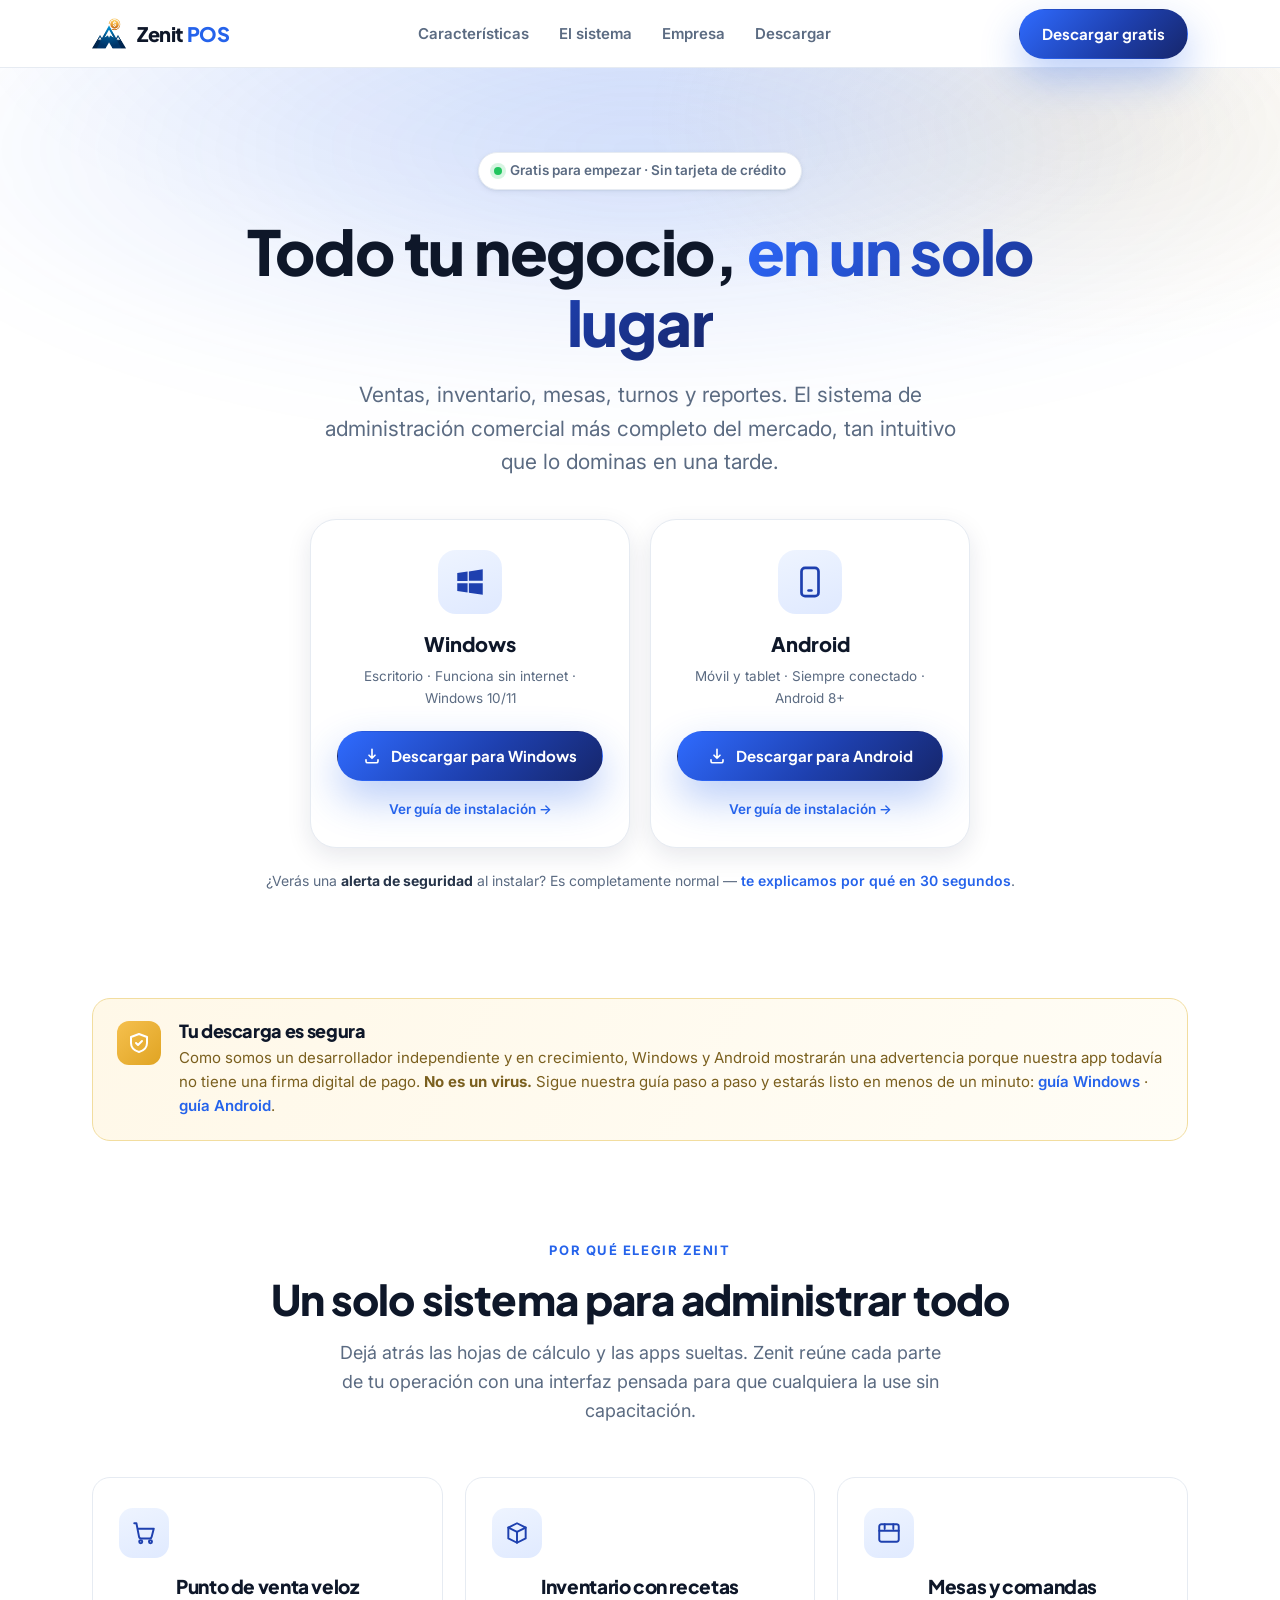
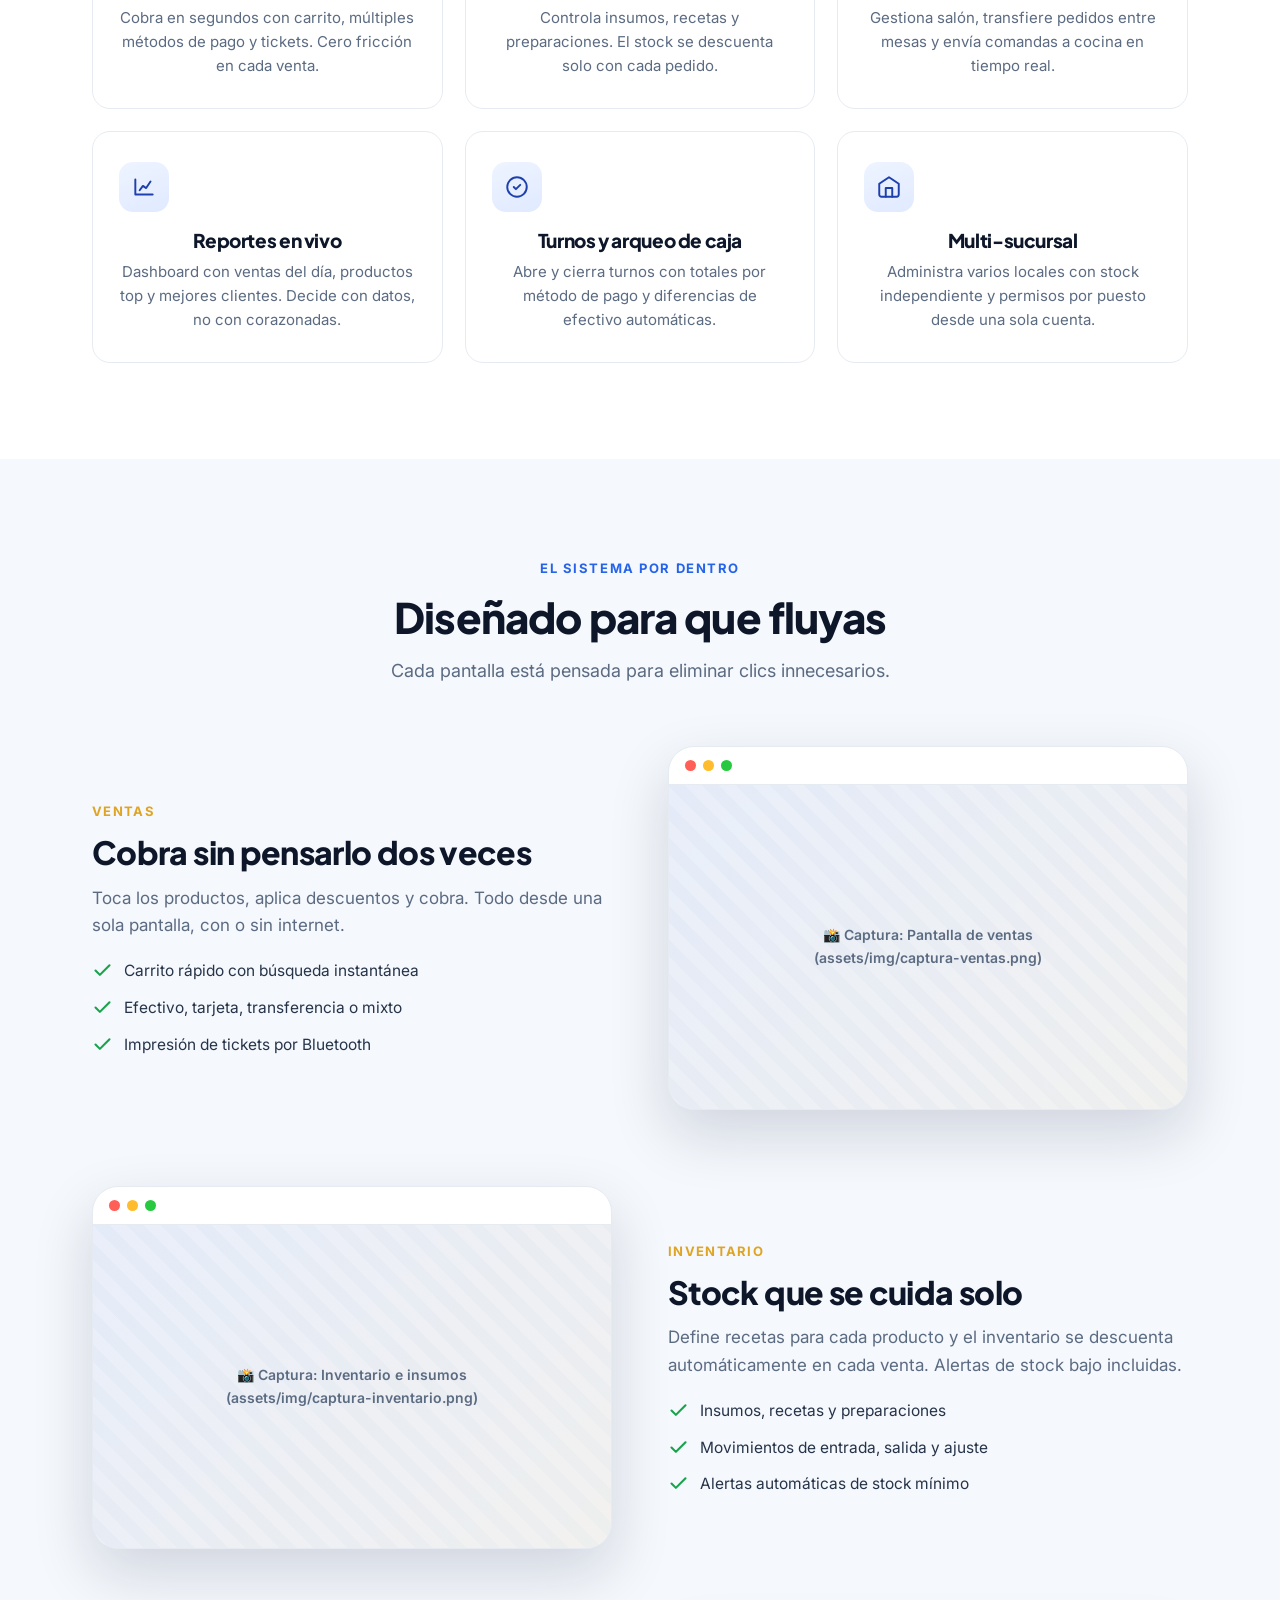
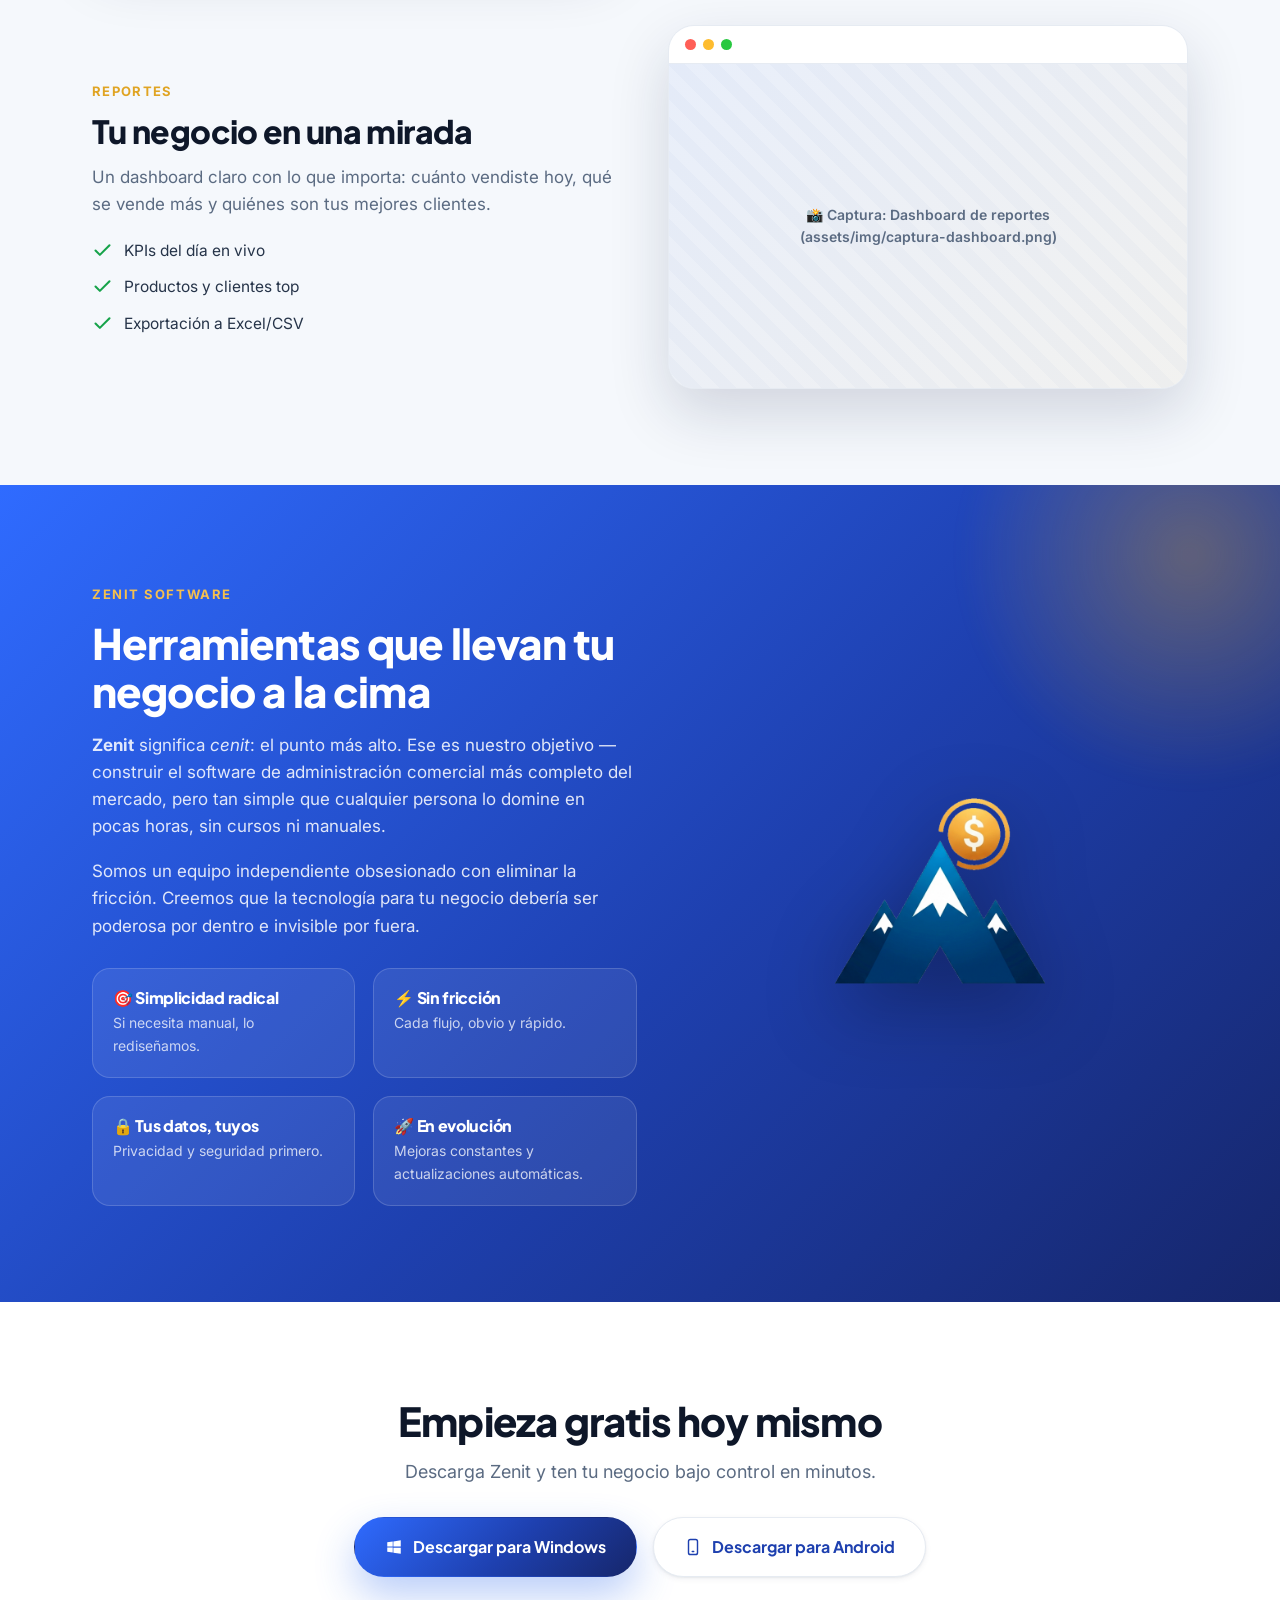
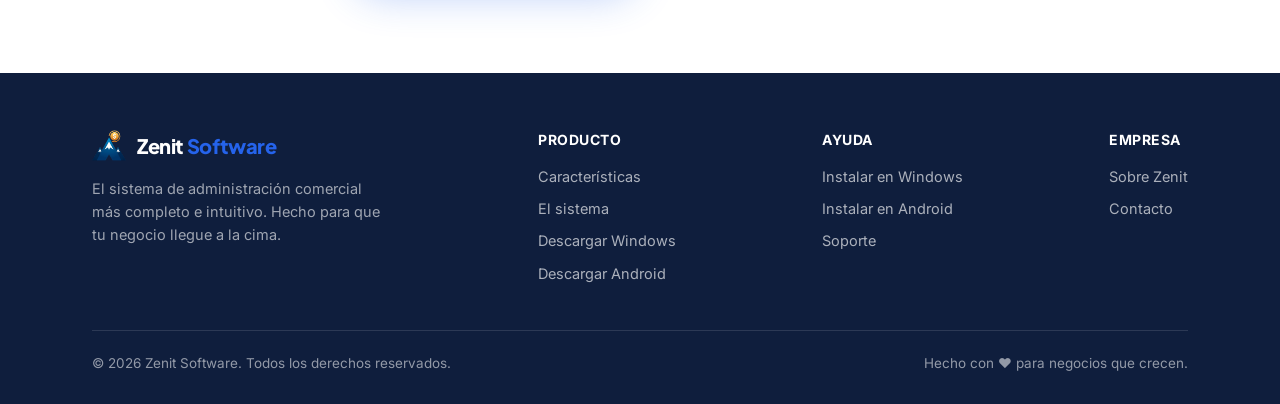
==== index.html @ e9a0bbd0 "Add files via upload" ====
<!DOCTYPE html>
<html lang="es">
<head>
  <meta charset="UTF-8" />
  <meta name="viewport" content="width=device-width, initial-scale=1.0" />
  <title>Zenit POS — El sistema de administración comercial más completo e intuitivo</title>
  <meta name="description" content="Zenit POS: punto de venta, inventario, mesas, turnos y multi-sucursal en un solo lugar. Descarga gratis para Windows y Android." />
  <link rel="icon" type="image/png" href="assets/img/favicon.png" />
  <link rel="preconnect" href="https://fonts.googleapis.com" />
  <link rel="preconnect" href="https://fonts.gstatic.com" crossorigin />
  <link href="https://fonts.googleapis.com/css2?family=Inter:wght@400;500;600;700&family=Plus+Jakarta+Sans:wght@600;700;800&display=swap" rel="stylesheet" />
  <link rel="stylesheet" href="styles.css" />
</head>
<body>

  <!-- ================= NAVBAR ================= -->
  <header class="nav">
    <div class="contenedor nav__inner">
      <a href="index.html" class="marca">
        <img src="assets/img/logo.png" alt="Zenit" />
        <span class="marca__texto">Zenit<span> POS</span></span>
      </a>
      <nav class="nav__links">
        <a href="#caracteristicas">Características</a>
        <a href="#capturas">El sistema</a>
        <a href="#empresa">Empresa</a>
        <a href="#descargar">Descargar</a>
      </nav>
      <a href="#descargar" class="btn btn--primario nav__cta">Descargar gratis</a>
      <button class="menu-btn" aria-label="Menú" onclick="document.querySelector('.nav__links').classList.toggle('abierto')">
        <span></span><span></span><span></span>
      </button>
    </div>
  </header>

  <!-- ================= HERO ================= -->
  <section class="hero" id="descargar">
    <div class="hero__blob"></div>
    <div class="contenedor hero__inner">
      <span class="chip"><span class="chip__punto"></span> Gratis para empezar · Sin tarjeta de crédito</span>
      <h1>Todo tu negocio, <span class="destacado">en un solo lugar</span></h1>
      <p class="hero__sub">
        Ventas, inventario, mesas, turnos y reportes. El sistema de administración comercial
        más completo del mercado, tan intuitivo que lo dominas en una tarde.
      </p>

      <!-- Tarjetas de descarga -->
      <div class="descargas">
        <div class="dl-card">
          <div class="dl-card__icono">
            <!-- windows -->
            <svg viewBox="0 0 24 24" fill="currentColor"><path d="M3 5.6 10.3 4.6v6.7H3V5.6Zm0 12.8 7.3 1v-6.6H3v5.6Zm8.2 1.1L21 21V12.9h-9.8v6.6Zm0-14.9v6.6H21V3l-9.8 1.6Z"/></svg>
          </div>
          <div class="dl-card__plataforma">Windows</div>
          <div class="dl-card__meta">Escritorio · Funciona sin internet · Windows 10/11</div>
          <a href="descargar-windows.html" class="btn btn--primario">
            <svg viewBox="0 0 24 24" fill="none" stroke="currentColor" stroke-width="2.2" stroke-linecap="round" stroke-linejoin="round"><path d="M12 3v12m0 0 4-4m-4 4-4-4M4 17v2a2 2 0 0 0 2 2h12a2 2 0 0 0 2-2v-2"/></svg>
            Descargar para Windows
          </a>
          <a href="descargar-windows.html" class="dl-card__tutorial">Ver guía de instalación →</a>
        </div>

        <div class="dl-card">
          <div class="dl-card__icono">
            <!-- android / phone -->
            <svg viewBox="0 0 24 24" fill="none" stroke="currentColor" stroke-width="1.9" stroke-linecap="round" stroke-linejoin="round"><rect x="6" y="2" width="12" height="20" rx="2.5"/><path d="M11 18h2"/></svg>
          </div>
          <div class="dl-card__plataforma">Android</div>
          <div class="dl-card__meta">Móvil y tablet · Siempre conectado · Android 8+</div>
          <a href="descargar-android.html" class="btn btn--primario">
            <svg viewBox="0 0 24 24" fill="none" stroke="currentColor" stroke-width="2.2" stroke-linecap="round" stroke-linejoin="round"><path d="M12 3v12m0 0 4-4m-4 4-4-4M4 17v2a2 2 0 0 0 2 2h12a2 2 0 0 0 2-2v-2"/></svg>
            Descargar para Android
          </a>
          <a href="descargar-android.html" class="dl-card__tutorial">Ver guía de instalación →</a>
        </div>
      </div>

      <p class="hero__nota">
        ¿Verás una <strong>alerta de seguridad</strong> al instalar? Es completamente normal —
        <a href="descargar-windows.html" style="color:var(--azul);font-weight:600">te explicamos por qué en 30 segundos</a>.
      </p>
    </div>
  </section>

  <!-- ================= AVISO SEGURIDAD ================= -->
  <section class="contenedor" style="padding:34px 22px 0;">
    <div class="aviso reveal">
      <div class="aviso__icono">
        <svg viewBox="0 0 24 24" fill="none" stroke="currentColor" stroke-width="2" stroke-linecap="round" stroke-linejoin="round"><path d="M12 3 4 6v6c0 5 3.4 7.7 8 9 4.6-1.3 8-4 8-9V6l-8-3Z"/><path d="M9 12l2 2 4-4"/></svg>
      </div>
      <div>
        <h3>Tu descarga es segura</h3>
        <p>
          Como somos un desarrollador independiente y en crecimiento, Windows y Android
          mostrarán una advertencia porque nuestra app todavía no tiene una firma digital de pago.
          <strong>No es un virus.</strong> Sigue nuestra guía paso a paso y estarás listo en menos de un minuto:
          <a href="descargar-windows.html">guía Windows</a> · <a href="descargar-android.html">guía Android</a>.
        </p>
      </div>
    </div>
  </section>

  <!-- ================= CARACTERÍSTICAS ================= -->
  <section class="seccion" id="caracteristicas">
    <div class="contenedor centro">
      <span class="eyebrow">Por qué elegir Zenit</span>
      <h2 class="titulo-seccion">Un solo sistema para administrar todo</h2>
      <p class="subtitulo-seccion">
        Dejá atrás las hojas de cálculo y las apps sueltas. Zenit reúne cada parte de tu
        operación con una interfaz pensada para que cualquiera la use sin capacitación.
      </p>

      <div class="grid-features">
        <div class="feature reveal">
          <div class="feature__icono"><svg viewBox="0 0 24 24" fill="none" stroke="currentColor" stroke-width="1.8" stroke-linecap="round" stroke-linejoin="round"><path d="M3 3h2l2.4 12.3a2 2 0 0 0 2 1.7h7.7a2 2 0 0 0 2-1.6L21 8H6"/><circle cx="9" cy="20" r="1.4"/><circle cx="18" cy="20" r="1.4"/></svg></div>
          <h3>Punto de venta veloz</h3>
          <p>Cobra en segundos con carrito, múltiples métodos de pago y tickets. Cero fricción en cada venta.</p>
        </div>
        <div class="feature reveal">
          <div class="feature__icono"><svg viewBox="0 0 24 24" fill="none" stroke="currentColor" stroke-width="1.8" stroke-linecap="round" stroke-linejoin="round"><path d="M20 7 12 3 4 7l8 4 8-4Z"/><path d="M4 7v10l8 4 8-4V7"/><path d="M12 11v10"/></svg></div>
          <h3>Inventario con recetas</h3>
          <p>Controla insumos, recetas y preparaciones. El stock se descuenta solo con cada pedido.</p>
        </div>
        <div class="feature reveal">
          <div class="feature__icono"><svg viewBox="0 0 24 24" fill="none" stroke="currentColor" stroke-width="1.8" stroke-linecap="round" stroke-linejoin="round"><rect x="3" y="4" width="18" height="16" rx="2"/><path d="M3 10h18M8 4v4M16 4v4"/></svg></div>
          <h3>Mesas y comandas</h3>
          <p>Gestiona salón, transfiere pedidos entre mesas y envía comandas a cocina en tiempo real.</p>
        </div>
        <div class="feature reveal">
          <div class="feature__icono"><svg viewBox="0 0 24 24" fill="none" stroke="currentColor" stroke-width="1.8" stroke-linecap="round" stroke-linejoin="round"><path d="M4 19V5m0 14h16M8 15l3-4 3 2 4-6"/></svg></div>
          <h3>Reportes en vivo</h3>
          <p>Dashboard con ventas del día, productos top y mejores clientes. Decide con datos, no con corazonadas.</p>
        </div>
        <div class="feature reveal">
          <div class="feature__icono"><svg viewBox="0 0 24 24" fill="none" stroke="currentColor" stroke-width="1.8" stroke-linecap="round" stroke-linejoin="round"><path d="M9 12l2 2 4-4"/><circle cx="12" cy="12" r="9"/></svg></div>
          <h3>Turnos y arqueo de caja</h3>
          <p>Abre y cierra turnos con totales por método de pago y diferencias de efectivo automáticas.</p>
        </div>
        <div class="feature reveal">
          <div class="feature__icono"><svg viewBox="0 0 24 24" fill="none" stroke="currentColor" stroke-width="1.8" stroke-linecap="round" stroke-linejoin="round"><path d="M3 9l9-6 9 6v10a2 2 0 0 1-2 2H5a2 2 0 0 1-2-2V9Z"/><path d="M9 21v-8h6v8"/></svg></div>
          <h3>Multi-sucursal</h3>
          <p>Administra varios locales con stock independiente y permisos por puesto desde una sola cuenta.</p>
        </div>
      </div>
    </div>
  </section>

  <!-- ================= SHOWCASE / CAPTURAS ================= -->
  <section class="seccion seccion--nube" id="capturas">
    <div class="contenedor">
      <div class="centro" style="margin-bottom:8px;">
        <span class="eyebrow">El sistema por dentro</span>
        <h2 class="titulo-seccion">Diseñado para que fluyas</h2>
        <p class="subtitulo-seccion">Cada pantalla está pensada para eliminar clics innecesarios.</p>
      </div>

      <div class="showcase">

        <!-- Fila 1 -->
        <div class="show-row reveal">
          <div class="show-row__txt">
            <span class="pico">Ventas</span>
            <h3>Cobra sin pensarlo dos veces</h3>
            <p>Toca los productos, aplica descuentos y cobra. Todo desde una sola pantalla, con o sin internet.</p>
            <ul class="lista-check">
              <li><svg viewBox="0 0 24 24" fill="none" stroke="currentColor" stroke-width="2.4" stroke-linecap="round" stroke-linejoin="round"><path d="M20 6 9 17l-5-5"/></svg> Carrito rápido con búsqueda instantánea</li>
              <li><svg viewBox="0 0 24 24" fill="none" stroke="currentColor" stroke-width="2.4" stroke-linecap="round" stroke-linejoin="round"><path d="M20 6 9 17l-5-5"/></svg> Efectivo, tarjeta, transferencia o mixto</li>
              <li><svg viewBox="0 0 24 24" fill="none" stroke="currentColor" stroke-width="2.4" stroke-linecap="round" stroke-linejoin="round"><path d="M20 6 9 17l-5-5"/></svg> Impresión de tickets por Bluetooth</li>
            </ul>
          </div>
          <!-- Reemplaza el bloque .captura__ph por: <img src="assets/img/captura-ventas.png" alt="Pantalla de ventas de Zenit POS" /> -->
          <div class="captura">
            <div class="captura__barra"><i></i><i></i><i></i></div>
            <div class="captura__ph"><span>📸 Captura: Pantalla de ventas<br>(assets/img/captura-ventas.png)</span></div>
          </div>
        </div>

        <!-- Fila 2 -->
        <div class="show-row reveal">
          <div class="show-row__txt">
            <span class="pico">Inventario</span>
            <h3>Stock que se cuida solo</h3>
            <p>Define recetas para cada producto y el inventario se descuenta automáticamente en cada venta. Alertas de stock bajo incluidas.</p>
            <ul class="lista-check">
              <li><svg viewBox="0 0 24 24" fill="none" stroke="currentColor" stroke-width="2.4" stroke-linecap="round" stroke-linejoin="round"><path d="M20 6 9 17l-5-5"/></svg> Insumos, recetas y preparaciones</li>
              <li><svg viewBox="0 0 24 24" fill="none" stroke="currentColor" stroke-width="2.4" stroke-linecap="round" stroke-linejoin="round"><path d="M20 6 9 17l-5-5"/></svg> Movimientos de entrada, salida y ajuste</li>
              <li><svg viewBox="0 0 24 24" fill="none" stroke="currentColor" stroke-width="2.4" stroke-linecap="round" stroke-linejoin="round"><path d="M20 6 9 17l-5-5"/></svg> Alertas automáticas de stock mínimo</li>
            </ul>
          </div>
          <div class="captura">
            <div class="captura__barra"><i></i><i></i><i></i></div>
            <div class="captura__ph"><span>📸 Captura: Inventario e insumos<br>(assets/img/captura-inventario.png)</span></div>
          </div>
        </div>

        <!-- Fila 3 -->
        <div class="show-row reveal">
          <div class="show-row__txt">
            <span class="pico">Reportes</span>
            <h3>Tu negocio en una mirada</h3>
            <p>Un dashboard claro con lo que importa: cuánto vendiste hoy, qué se vende más y quiénes son tus mejores clientes.</p>
            <ul class="lista-check">
              <li><svg viewBox="0 0 24 24" fill="none" stroke="currentColor" stroke-width="2.4" stroke-linecap="round" stroke-linejoin="round"><path d="M20 6 9 17l-5-5"/></svg> KPIs del día en vivo</li>
              <li><svg viewBox="0 0 24 24" fill="none" stroke="currentColor" stroke-width="2.4" stroke-linecap="round" stroke-linejoin="round"><path d="M20 6 9 17l-5-5"/></svg> Productos y clientes top</li>
              <li><svg viewBox="0 0 24 24" fill="none" stroke="currentColor" stroke-width="2.4" stroke-linecap="round" stroke-linejoin="round"><path d="M20 6 9 17l-5-5"/></svg> Exportación a Excel/CSV</li>
            </ul>
          </div>
          <div class="captura">
            <div class="captura__barra"><i></i><i></i><i></i></div>
            <div class="captura__ph"><span>📸 Captura: Dashboard de reportes<br>(assets/img/captura-dashboard.png)</span></div>
          </div>
        </div>

      </div>
    </div>
  </section>

  <!-- ================= EMPRESA ================= -->
  <section class="seccion empresa" id="empresa">
    <div class="empresa__blob"></div>
    <div class="contenedor">
      <div class="empresa__grid">
        <div>
          <span class="eyebrow">Zenit Software</span>
          <h2 class="titulo-seccion">Herramientas que llevan tu negocio a la cima</h2>
          <p>
            <strong>Zenit</strong> significa <em>cenit</em>: el punto más alto. Ese es nuestro objetivo — construir
            el software de administración comercial más completo del mercado, pero tan simple que
            cualquier persona lo domine en pocas horas, sin cursos ni manuales.
          </p>
          <p>
            Somos un equipo independiente obsesionado con eliminar la fricción. Creemos que la
            tecnología para tu negocio debería ser poderosa por dentro e invisible por fuera.
          </p>
          <div class="valores">
            <div class="valor"><h4>🎯 Simplicidad radical</h4><p>Si necesita manual, lo rediseñamos.</p></div>
            <div class="valor"><h4>⚡ Sin fricción</h4><p>Cada flujo, obvio y rápido.</p></div>
            <div class="valor"><h4>🔒 Tus datos, tuyos</h4><p>Privacidad y seguridad primero.</p></div>
            <div class="valor"><h4>🚀 En evolución</h4><p>Mejoras constantes y actualizaciones automáticas.</p></div>
          </div>
        </div>
        <div class="empresa__logo-wrap">
          <img src="assets/img/logo.png" alt="Logo de Zenit Software" />
        </div>
      </div>
    </div>
  </section>

  <!-- ================= CTA FINAL ================= -->
  <section class="seccion cta-final">
    <div class="contenedor">
      <h2>Empieza gratis hoy mismo</h2>
      <p>Descarga Zenit y ten tu negocio bajo control en minutos.</p>
      <div class="cta-final__botones">
        <a href="descargar-windows.html" class="btn btn--primario btn--grande">
          <svg viewBox="0 0 24 24" fill="currentColor"><path d="M3 5.6 10.3 4.6v6.7H3V5.6Zm0 12.8 7.3 1v-6.6H3v5.6Zm8.2 1.1L21 21V12.9h-9.8v6.6Zm0-14.9v6.6H21V3l-9.8 1.6Z"/></svg>
          Descargar para Windows
        </a>
        <a href="descargar-android.html" class="btn btn--claro btn--grande">
          <svg viewBox="0 0 24 24" fill="none" stroke="currentColor" stroke-width="1.9" stroke-linecap="round" stroke-linejoin="round"><rect x="6" y="2" width="12" height="20" rx="2.5"/><path d="M11 18h2"/></svg>
          Descargar para Android
        </a>
      </div>
    </div>
  </section>

  <!-- ================= FOOTER ================= -->
  <footer class="footer">
    <div class="contenedor">
      <div class="footer__top">
        <div>
          <a href="index.html" class="marca">
            <img src="assets/img/logo.png" alt="Zenit" style="width:34px;height:34px" />
            <span class="marca__texto">Zenit<span> Software</span></span>
          </a>
          <p class="footer__desc">El sistema de administración comercial más completo e intuitivo. Hecho para que tu negocio llegue a la cima.</p>
        </div>
        <div class="footer__col">
          <h5>Producto</h5>
          <a href="#caracteristicas">Características</a>
          <a href="#capturas">El sistema</a>
          <a href="descargar-windows.html">Descargar Windows</a>
          <a href="descargar-android.html">Descargar Android</a>
        </div>
        <div class="footer__col">
          <h5>Ayuda</h5>
          <a href="descargar-windows.html">Instalar en Windows</a>
          <a href="descargar-android.html">Instalar en Android</a>
          <a href="mailto:jsimonbenitezc@gmail.com">Soporte</a>
        </div>
        <div class="footer__col">
          <h5>Empresa</h5>
          <a href="#empresa">Sobre Zenit</a>
          <a href="mailto:jsimonbenitezc@gmail.com">Contacto</a>
        </div>
      </div>
      <div class="footer__bottom">
        <span>© 2026 Zenit Software. Todos los derechos reservados.</span>
        <span>Hecho con ❤ para negocios que crecen.</span>
      </div>
    </div>
  </footer>

  <script>
    // Animación de aparición al hacer scroll
    const obs = new IntersectionObserver((entries) => {
      entries.forEach(e => { if (e.isIntersecting) { e.target.classList.add('visible'); obs.unobserve(e.target); } });
    }, { threshold: 0.12 });
    document.querySelectorAll('.reveal').forEach(el => obs.observe(el));
  </script>
</body>
</html>
---- styles.css ----
/* ============================================================
   ZENIT SOFTWARE — Sitio de descargas
   Paleta: azul montaña + acento dorado
   ============================================================ */

:root {
  /* Marca */
  --azul: #2563eb;
  --azul-600: #1d4ed8;
  --azul-700: #1e40af;
  --azul-900: #172a5a;
  --navy: #0f1e3d;
  --oro: #e0a423;
  --oro-claro: #f5c04e;

  /* Neutros */
  --tinta: #0e1729;
  --texto: #263449;
  --texto-suave: #5b6b82;
  --linea: #e6ebf2;
  --nube: #f5f8fc;
  --nube-2: #eef3fa;
  --blanco: #ffffff;

  /* Gradientes */
  --grad-marca: linear-gradient(135deg, #2f6bff 0%, #1e40af 55%, #16266b 100%);
  --grad-oro: linear-gradient(135deg, #f5c04e 0%, #e0a423 100%);

  /* Sombras */
  --sombra-sm: 0 1px 2px rgba(16, 32, 66, .06), 0 2px 6px rgba(16, 32, 66, .06);
  --sombra-md: 0 8px 24px rgba(16, 32, 66, .10);
  --sombra-lg: 0 24px 60px rgba(16, 32, 66, .16);
  --sombra-azul: 0 18px 40px rgba(37, 99, 235, .32);

  /* Formas */
  --r-sm: 12px;
  --r-md: 18px;
  --r-lg: 26px;
  --r-full: 999px;

  --max: 1140px;
  --nav-h: 68px;
}

* { box-sizing: border-box; margin: 0; padding: 0; }

html { scroll-behavior: smooth; scroll-padding-top: calc(var(--nav-h) + 16px); }

body {
  font-family: 'Inter', -apple-system, BlinkMacSystemFont, 'Segoe UI', Roboto, sans-serif;
  color: var(--texto);
  background: var(--blanco);
  line-height: 1.6;
  -webkit-font-smoothing: antialiased;
  text-rendering: optimizeLegibility;
  overflow-x: hidden;
}

h1, h2, h3, h4 {
  font-family: 'Plus Jakarta Sans', 'Inter', sans-serif;
  color: var(--tinta);
  line-height: 1.15;
  letter-spacing: -0.02em;
  font-weight: 800;
}

a { color: inherit; text-decoration: none; }
img { max-width: 100%; display: block; }

.contenedor { width: 100%; max-width: var(--max); margin: 0 auto; padding: 0 22px; }

.seccion { padding: 96px 0; }
.seccion--nube { background: var(--nube); }

/* Encabezados de sección */
.eyebrow {
  display: inline-block;
  font-size: 13px;
  font-weight: 700;
  letter-spacing: .12em;
  text-transform: uppercase;
  color: var(--azul);
  margin-bottom: 14px;
}
.titulo-seccion {
  font-size: clamp(28px, 4vw, 42px);
  margin-bottom: 16px;
}
.subtitulo-seccion {
  font-size: 18px;
  color: var(--texto-suave);
  max-width: 620px;
}
.centro { text-align: center; }
.centro .subtitulo-seccion { margin-left: auto; margin-right: auto; }

/* ============================================================
   NAVBAR
   ============================================================ */
.nav {
  position: sticky; top: 0; z-index: 60;
  height: var(--nav-h);
  background: rgba(255, 255, 255, .82);
  backdrop-filter: saturate(180%) blur(14px);
  border-bottom: 1px solid var(--linea);
}
.nav__inner {
  height: 100%;
  display: flex; align-items: center; justify-content: space-between;
}
.marca { display: flex; align-items: center; gap: 11px; font-weight: 800; }
.marca img { width: 34px; height: 34px; }
.marca__texto { font-family: 'Plus Jakarta Sans', sans-serif; font-size: 20px; color: var(--tinta); letter-spacing: -.02em; }
.marca__texto span { color: var(--azul); }

.nav__links { display: flex; align-items: center; gap: 30px; }
.nav__links a { font-size: 15px; font-weight: 600; color: var(--texto-suave); transition: color .18s; }
.nav__links a:hover { color: var(--azul); }
.nav__cta { display: inline-flex; }

.menu-btn { display: none; background: none; border: 0; cursor: pointer; padding: 8px; }
.menu-btn span { display: block; width: 22px; height: 2px; background: var(--tinta); border-radius: 2px; margin: 4px 0; transition: .2s; }

/* ============================================================
   BOTONES
   ============================================================ */
.btn {
  display: inline-flex; align-items: center; justify-content: center; gap: 10px;
  font-family: 'Plus Jakarta Sans', sans-serif;
  font-weight: 700; font-size: 15px;
  padding: 12px 22px;
  border-radius: var(--r-full);
  border: 1px solid transparent;
  cursor: pointer;
  transition: transform .16s ease, box-shadow .16s ease, background .16s;
  white-space: nowrap;
}
.btn svg { width: 18px; height: 18px; }
.btn--primario { background: var(--grad-marca); color: #fff; box-shadow: var(--sombra-azul); }
.btn--primario:hover { transform: translateY(-2px); box-shadow: 0 22px 46px rgba(37, 99, 235, .42); }
.btn--claro { background: #fff; color: var(--azul-700); border-color: var(--linea); box-shadow: var(--sombra-sm); }
.btn--claro:hover { transform: translateY(-2px); box-shadow: var(--sombra-md); }
.btn--fantasma { background: transparent; color: var(--tinta); }
.btn--fantasma:hover { color: var(--azul); }
.btn--grande { padding: 16px 30px; font-size: 16px; }

/* ============================================================
   HERO
   ============================================================ */
.hero {
  position: relative;
  padding: 84px 0 72px;
  text-align: center;
  overflow: hidden;
  background:
    radial-gradient(1100px 480px at 50% -8%, rgba(37, 99, 235, .12), transparent 62%),
    radial-gradient(720px 380px at 84% 6%, rgba(224, 164, 35, .10), transparent 60%),
    var(--blanco);
}
.hero__blob {
  position: absolute; inset: -20% -10% auto -10%;
  height: 520px;
  background: radial-gradient(closest-side, rgba(37, 99, 235, .16), transparent);
  filter: blur(40px);
  z-index: 0; pointer-events: none;
}
.hero__inner { position: relative; z-index: 1; }

.chip {
  display: inline-flex; align-items: center; gap: 8px;
  background: #fff; border: 1px solid var(--linea);
  border-radius: var(--r-full);
  padding: 7px 15px; font-size: 13.5px; font-weight: 600; color: var(--texto-suave);
  box-shadow: var(--sombra-sm);
  margin-bottom: 26px;
}
.chip__punto { width: 8px; height: 8px; border-radius: 50%; background: #22c55e; box-shadow: 0 0 0 4px rgba(34, 197, 94, .18); }

.hero h1 {
  font-size: clamp(34px, 6vw, 62px);
  max-width: 900px; margin: 0 auto 20px;
}
.hero h1 .destacado {
  background: var(--grad-marca);
  -webkit-background-clip: text; background-clip: text; color: transparent;
}
.hero__sub {
  font-size: clamp(17px, 2.2vw, 21px);
  color: var(--texto-suave);
  max-width: 640px; margin: 0 auto 40px;
}

/* Tarjetas de descarga */
.descargas {
  display: grid; grid-template-columns: repeat(2, minmax(0, 320px));
  gap: 20px; justify-content: center; margin-bottom: 22px;
}
.dl-card {
  position: relative;
  display: flex; flex-direction: column; align-items: center; text-align: center;
  gap: 6px;
  background: #fff; border: 1px solid var(--linea); border-radius: var(--r-lg);
  padding: 30px 26px 26px;
  box-shadow: var(--sombra-md);
  transition: transform .2s ease, box-shadow .2s ease, border-color .2s;
  overflow: hidden;
}
.dl-card::before {
  content: ""; position: absolute; inset: 0 0 auto 0; height: 4px; background: var(--grad-marca);
  opacity: 0; transition: opacity .2s;
}
.dl-card:hover { transform: translateY(-6px); box-shadow: var(--sombra-lg); border-color: #cfe0ff; }
.dl-card:hover::before { opacity: 1; }
.dl-card__icono {
  width: 64px; height: 64px; border-radius: 18px;
  display: grid; place-items: center; margin-bottom: 8px;
  background: linear-gradient(160deg, #eef4ff, #dfe9ff);
  color: var(--azul-700);
}
.dl-card__icono svg { width: 34px; height: 34px; }
.dl-card__plataforma { font-family: 'Plus Jakarta Sans', sans-serif; font-weight: 800; font-size: 20px; color: var(--tinta); }
.dl-card__meta { font-size: 13.5px; color: var(--texto-suave); margin-bottom: 16px; }
.dl-card .btn { width: 100%; }
.dl-card__tutorial { margin-top: 12px; font-size: 13.5px; font-weight: 600; color: var(--azul); display: inline-flex; align-items: center; gap: 5px; }
.dl-card__tutorial:hover { text-decoration: underline; }

.hero__nota { font-size: 14px; color: var(--texto-suave); }
.hero__nota strong { color: var(--texto); }

/* ============================================================
   AVISO DE SEGURIDAD (banner reutilizable)
   ============================================================ */
.aviso {
  display: flex; gap: 18px; align-items: flex-start;
  background: linear-gradient(120deg, #fff8e8, #fffdf6);
  border: 1px solid #f2dd9f;
  border-radius: var(--r-md);
  padding: 22px 24px;
}
.aviso__icono {
  flex: none; width: 44px; height: 44px; border-radius: 12px;
  display: grid; place-items: center;
  background: var(--grad-oro); color: #fff;
}
.aviso__icono svg { width: 24px; height: 24px; }
.aviso h3 { font-size: 18px; margin-bottom: 4px; }
.aviso p { color: #7a5f1e; font-size: 15px; }
.aviso a { color: var(--azul); font-weight: 600; }

/* ============================================================
   FEATURES / POR QUÉ ELEGIRNOS
   ============================================================ */
.grid-features {
  display: grid; grid-template-columns: repeat(3, 1fr); gap: 22px; margin-top: 52px;
}
.feature {
  background: #fff; border: 1px solid var(--linea); border-radius: var(--r-md);
  padding: 30px 26px;
  transition: transform .18s, box-shadow .18s, border-color .18s;
}
.feature:hover { transform: translateY(-4px); box-shadow: var(--sombra-md); border-color: #d9e5fb; }
.feature__icono {
  width: 50px; height: 50px; border-radius: 14px; display: grid; place-items: center;
  background: linear-gradient(160deg, #eef4ff, #e0eaff); color: var(--azul-700);
  margin-bottom: 18px;
}
.feature__icono svg { width: 26px; height: 26px; }
.feature h3 { font-size: 19px; margin-bottom: 8px; }
.feature p { font-size: 15px; color: var(--texto-suave); }

/* ============================================================
   SHOWCASE (capturas alternadas)
   ============================================================ */
.showcase { display: flex; flex-direction: column; gap: 76px; margin-top: 60px; }
.show-row {
  display: grid; grid-template-columns: 1fr 1fr; gap: 56px; align-items: center;
}
.show-row:nth-child(even) .show-row__txt { order: 2; }
.show-row__txt .pico {
  display: inline-block; font-size: 13px; font-weight: 700; letter-spacing: .1em; text-transform: uppercase;
  color: var(--oro); margin-bottom: 12px;
}
.show-row__txt h3 { font-size: clamp(24px, 3vw, 32px); margin-bottom: 14px; }
.show-row__txt p { font-size: 17px; color: var(--texto-suave); margin-bottom: 20px; }
.lista-check { list-style: none; display: flex; flex-direction: column; gap: 12px; }
.lista-check li { display: flex; gap: 11px; align-items: flex-start; font-size: 15.5px; color: var(--texto); }
.lista-check svg { flex: none; width: 21px; height: 21px; color: #16a34a; margin-top: 1px; }

/* Marco de captura */
.captura {
  position: relative; border-radius: var(--r-lg); overflow: hidden;
  border: 1px solid var(--linea); background: var(--nube-2);
  box-shadow: var(--sombra-lg);
}
.captura__barra {
  height: 38px; display: flex; align-items: center; gap: 7px; padding: 0 16px;
  background: #fff; border-bottom: 1px solid var(--linea);
}
.captura__barra i { width: 11px; height: 11px; border-radius: 50%; display: block; }
.captura__barra i:nth-child(1) { background: #ff5f57; }
.captura__barra i:nth-child(2) { background: #febc2e; }
.captura__barra i:nth-child(3) { background: #28c840; }
.captura__ph {
  aspect-ratio: 16 / 10;
  display: grid; place-items: center; text-align: center; padding: 24px;
  color: var(--texto-suave);
  background:
    linear-gradient(135deg, rgba(37,99,235,.05), rgba(224,164,35,.05)),
    repeating-linear-gradient(45deg, #f3f6fb 0 12px, #eef2f9 12px 24px);
}
.captura__ph span { font-weight: 600; font-size: 14px; }
.captura img { width: 100%; display: block; }

/* ============================================================
   EMPRESA
   ============================================================ */
.empresa {
  position: relative; overflow: hidden;
  background: var(--grad-marca); color: #fff;
  border-radius: 0;
}
.empresa .titulo-seccion { color: #fff; }
.empresa__grid { display: grid; grid-template-columns: 1.1fr 1fr; gap: 56px; align-items: center; }
.empresa__logo-wrap { display: grid; place-items: center; }
.empresa__logo-wrap img {
  width: 210px; height: 210px; object-fit: contain;
  filter: drop-shadow(0 20px 40px rgba(0,0,0,.35));
}
.empresa p { color: rgba(255,255,255,.86); font-size: 17px; margin-bottom: 18px; }
.empresa .eyebrow { color: var(--oro-claro); }
.valores { display: grid; grid-template-columns: repeat(2, 1fr); gap: 18px; margin-top: 28px; }
.valor {
  background: rgba(255,255,255,.08); border: 1px solid rgba(255,255,255,.16);
  border-radius: var(--r-md); padding: 20px;
}
.valor h4 { color: #fff; font-size: 16px; margin-bottom: 5px; }
.valor p { color: rgba(255,255,255,.75); font-size: 14px; margin: 0; }
.empresa__blob {
  position: absolute; width: 460px; height: 460px; border-radius: 50%;
  background: radial-gradient(closest-side, rgba(224,164,35,.35), transparent);
  top: -160px; right: -140px; filter: blur(10px); pointer-events: none;
}

/* ============================================================
   CTA FINAL
   ============================================================ */
.cta-final { text-align: center; }
.cta-final h2 { font-size: clamp(28px, 4vw, 40px); margin-bottom: 14px; }
.cta-final p { font-size: 18px; color: var(--texto-suave); margin-bottom: 30px; }
.cta-final__botones { display: flex; gap: 16px; justify-content: center; flex-wrap: wrap; }

/* ============================================================
   FOOTER
   ============================================================ */
.footer { background: var(--navy); color: rgba(255,255,255,.7); padding: 56px 0 30px; }
.footer__top { display: flex; justify-content: space-between; gap: 40px; flex-wrap: wrap; margin-bottom: 36px; }
.footer .marca__texto { color: #fff; }
.footer__col h5 { color: #fff; font-size: 14px; font-weight: 700; margin-bottom: 14px; letter-spacing: .04em; text-transform: uppercase; }
.footer__col a { display: block; font-size: 14.5px; color: rgba(255,255,255,.65); margin-bottom: 9px; transition: color .16s; }
.footer__col a:hover { color: #fff; }
.footer__desc { max-width: 300px; font-size: 14.5px; color: rgba(255,255,255,.6); margin-top: 14px; }
.footer__bottom {
  border-top: 1px solid rgba(255,255,255,.12); padding-top: 22px;
  display: flex; justify-content: space-between; gap: 16px; flex-wrap: wrap;
  font-size: 13.5px; color: rgba(255,255,255,.55);
}

/* ============================================================
   PÁGINAS DE TUTORIAL
   ============================================================ */
.tut-hero {
  padding: 60px 0 48px;
  background:
    radial-gradient(900px 400px at 50% -10%, rgba(37,99,235,.10), transparent 60%),
    var(--nube);
  border-bottom: 1px solid var(--linea);
}
.volver { display: inline-flex; align-items: center; gap: 7px; font-size: 14.5px; font-weight: 600; color: var(--texto-suave); margin-bottom: 22px; }
.volver:hover { color: var(--azul); }
.volver svg { width: 16px; height: 16px; }
.tut-hero__head { display: flex; align-items: center; gap: 20px; margin-bottom: 26px; }
.tut-hero__icono { width: 66px; height: 66px; border-radius: 18px; background: var(--grad-marca); display: grid; place-items: center; color: #fff; box-shadow: var(--sombra-azul); flex: none; }
.tut-hero__icono svg { width: 36px; height: 36px; }
.tut-hero h1 { font-size: clamp(28px, 5vw, 44px); }
.tut-hero__head p { color: var(--texto-suave); font-size: 17px; margin-top: 4px; }

/* Pasos */
.pasos { max-width: 760px; margin: 0 auto; display: flex; flex-direction: column; gap: 30px; }
.paso {
  display: grid; grid-template-columns: 54px 1fr; gap: 22px; align-items: start;
}
.paso__num {
  width: 54px; height: 54px; border-radius: 50%;
  background: #fff; border: 2px solid var(--azul); color: var(--azul);
  font-family: 'Plus Jakarta Sans', sans-serif; font-weight: 800; font-size: 22px;
  display: grid; place-items: center; box-shadow: var(--sombra-sm);
}
.paso__cuerpo { padding-top: 4px; }
.paso__cuerpo h3 { font-size: 21px; margin-bottom: 8px; }
.paso__cuerpo > p { color: var(--texto-suave); font-size: 16px; margin-bottom: 16px; }

/* Marco de imagen dentro de un paso */
.captura-paso {
  border-radius: var(--r-md); overflow: hidden; border: 1px solid var(--linea);
  box-shadow: var(--sombra-md); margin-top: 4px;
}
.captura-paso__ph {
  min-height: 170px; display: grid; place-items: center; text-align: center; padding: 22px;
  color: var(--texto-suave); font-size: 14px; font-weight: 600;
  background: repeating-linear-gradient(45deg, #f3f6fb 0 12px, #eef2f9 12px 24px);
}

/* ---- Reproducción de diálogos del sistema (mock) ---- */
.dlg {
  border-radius: 10px; overflow: hidden; box-shadow: var(--sombra-lg);
  font-family: 'Segoe UI', Roboto, sans-serif; max-width: 460px; margin: 4px 0;
}

/* Windows SmartScreen */
.dlg--win { background: #f0f0f0; border: 1px solid #d4d4d4; }
.dlg--win .dlg__top { background: #dededf; padding: 9px 14px; font-size: 13px; color: #333; display: flex; align-items: center; gap: 8px; }
.dlg--win .dlg__body { padding: 22px 22px 8px; }
.dlg--win .dlg__title { font-size: 20px; color: #1a1a1a; font-weight: 600; margin-bottom: 8px; }
.dlg--win .dlg__text { font-size: 13.5px; color: #333; margin-bottom: 6px; }
.dlg--win .dlg__more { font-size: 13.5px; color: #0067c0; text-decoration: none; font-weight: 500; }
.dlg--win .dlg__more.subrayado { text-decoration: underline; }
.dlg--win .dlg__foot { display: flex; justify-content: flex-end; gap: 10px; padding: 18px 22px; }
.dlg__btn { font-size: 13.5px; padding: 7px 20px; border-radius: 4px; border: 1px solid #adadad; background: #e1e1e1; color: #1a1a1a; cursor: default; }
.dlg__btn--run { background: #e1e1e1; }
.dlg__btn--main { background: #0067c0; color: #fff; border-color: #0067c0; }
.dlg__meta { font-size: 12.5px; color: #555; margin: 10px 0; line-height: 1.7; }
.dlg__meta b { color: #333; }

/* resaltado (mano que señala) */
.resalta { position: relative; }
.resalta::after {
  content: "👆 aquí"; position: absolute; left: calc(100% + 8px); top: 50%; transform: translateY(-50%);
  background: var(--oro); color: #3a2c05; font-size: 12px; font-weight: 700; font-family: 'Inter', sans-serif;
  padding: 3px 9px; border-radius: var(--r-full); white-space: nowrap; box-shadow: var(--sombra-sm);
}

/* Android */
.dlg--android { background: #fff; border: 1px solid #e0e0e0; max-width: 340px; border-radius: 18px; }
.dlg--android .dlg__body { padding: 22px 22px 6px; text-align: left; }
.dlg--android .dlg__app { display: flex; align-items: center; gap: 12px; margin-bottom: 14px; }
.dlg--android .dlg__app img { width: 40px; height: 40px; border-radius: 9px; }
.dlg--android .dlg__title { font-size: 19px; color: #202124; font-weight: 500; margin-bottom: 8px; }
.dlg--android .dlg__text { font-size: 14px; color: #5f6368; line-height: 1.55; }
.dlg--android .dlg__foot { display: flex; justify-content: flex-end; gap: 6px; padding: 12px 16px 16px; }
.dlg--android .dlg__link { color: #1a73e8; font-weight: 600; font-size: 14px; padding: 9px 14px; border-radius: 20px; }
.dlg--android .dlg__link--fuerte { background: #e8f0fe; }

.tut-cta { text-align: center; margin-top: 60px; padding-top: 44px; border-top: 1px solid var(--linea); }
.tut-cta h3 { font-size: 24px; margin-bottom: 16px; }

/* ============================================================
   RESPONSIVE
   ============================================================ */
@media (max-width: 900px) {
  .grid-features { grid-template-columns: 1fr 1fr; }
  .show-row { grid-template-columns: 1fr; gap: 26px; }
  .show-row:nth-child(even) .show-row__txt { order: 0; }
  .empresa__grid { grid-template-columns: 1fr; gap: 34px; }
  .empresa__logo-wrap { order: -1; }
}

@media (max-width: 720px) {
  .seccion { padding: 66px 0; }
  .nav__links { display: none; }
  .menu-btn { display: block; }
  .descargas { grid-template-columns: 1fr; max-width: 360px; margin-left: auto; margin-right: auto; }
  .grid-features { grid-template-columns: 1fr; }
  .valores { grid-template-columns: 1fr; }
  .paso { grid-template-columns: 42px 1fr; gap: 14px; }
  .paso__num { width: 42px; height: 42px; font-size: 18px; }
  .resalta::after { position: static; display: inline-block; transform: none; margin-top: 8px; }
  .footer__top { flex-direction: column; gap: 26px; }
}

/* animación de entrada */
@media (prefers-reduced-motion: no-preference) {
  .reveal { opacity: 0; transform: translateY(20px); transition: opacity .6s ease, transform .6s ease; }
  .reveal.visible { opacity: 1; transform: none; }
}
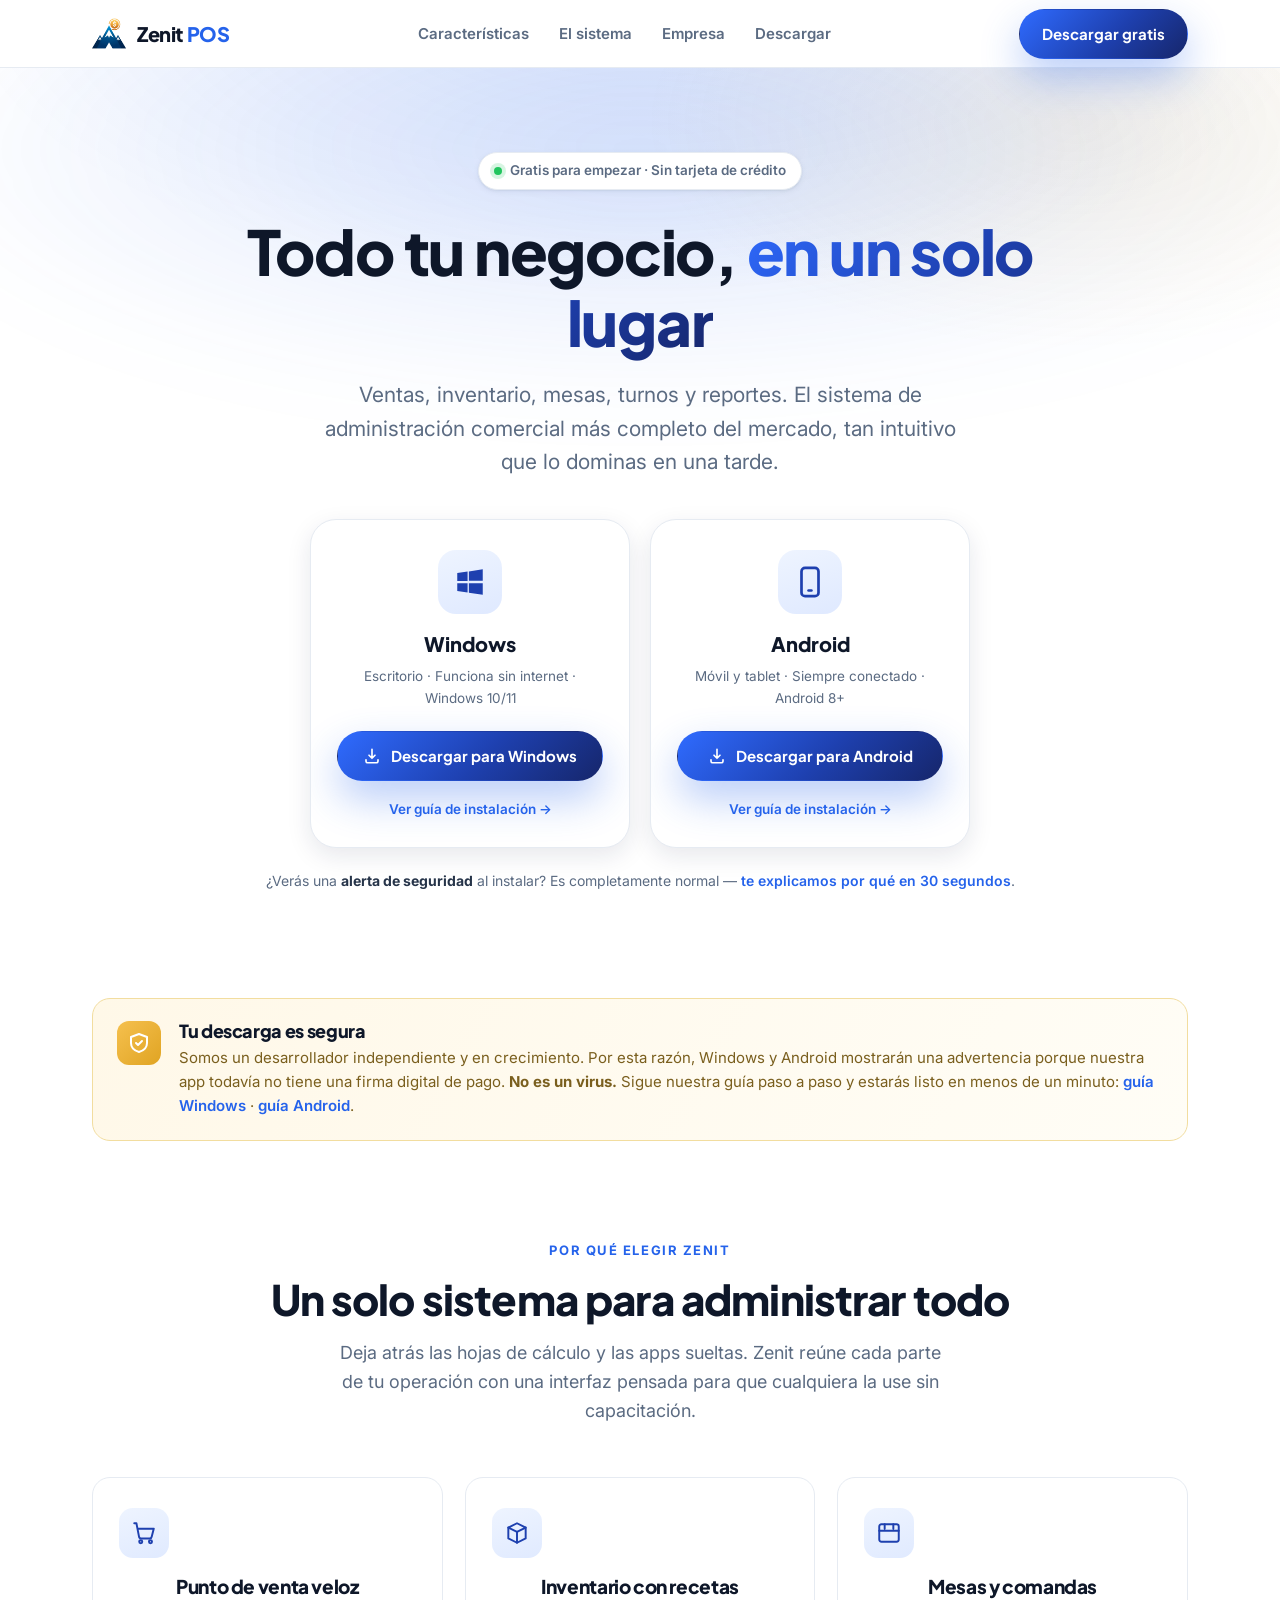
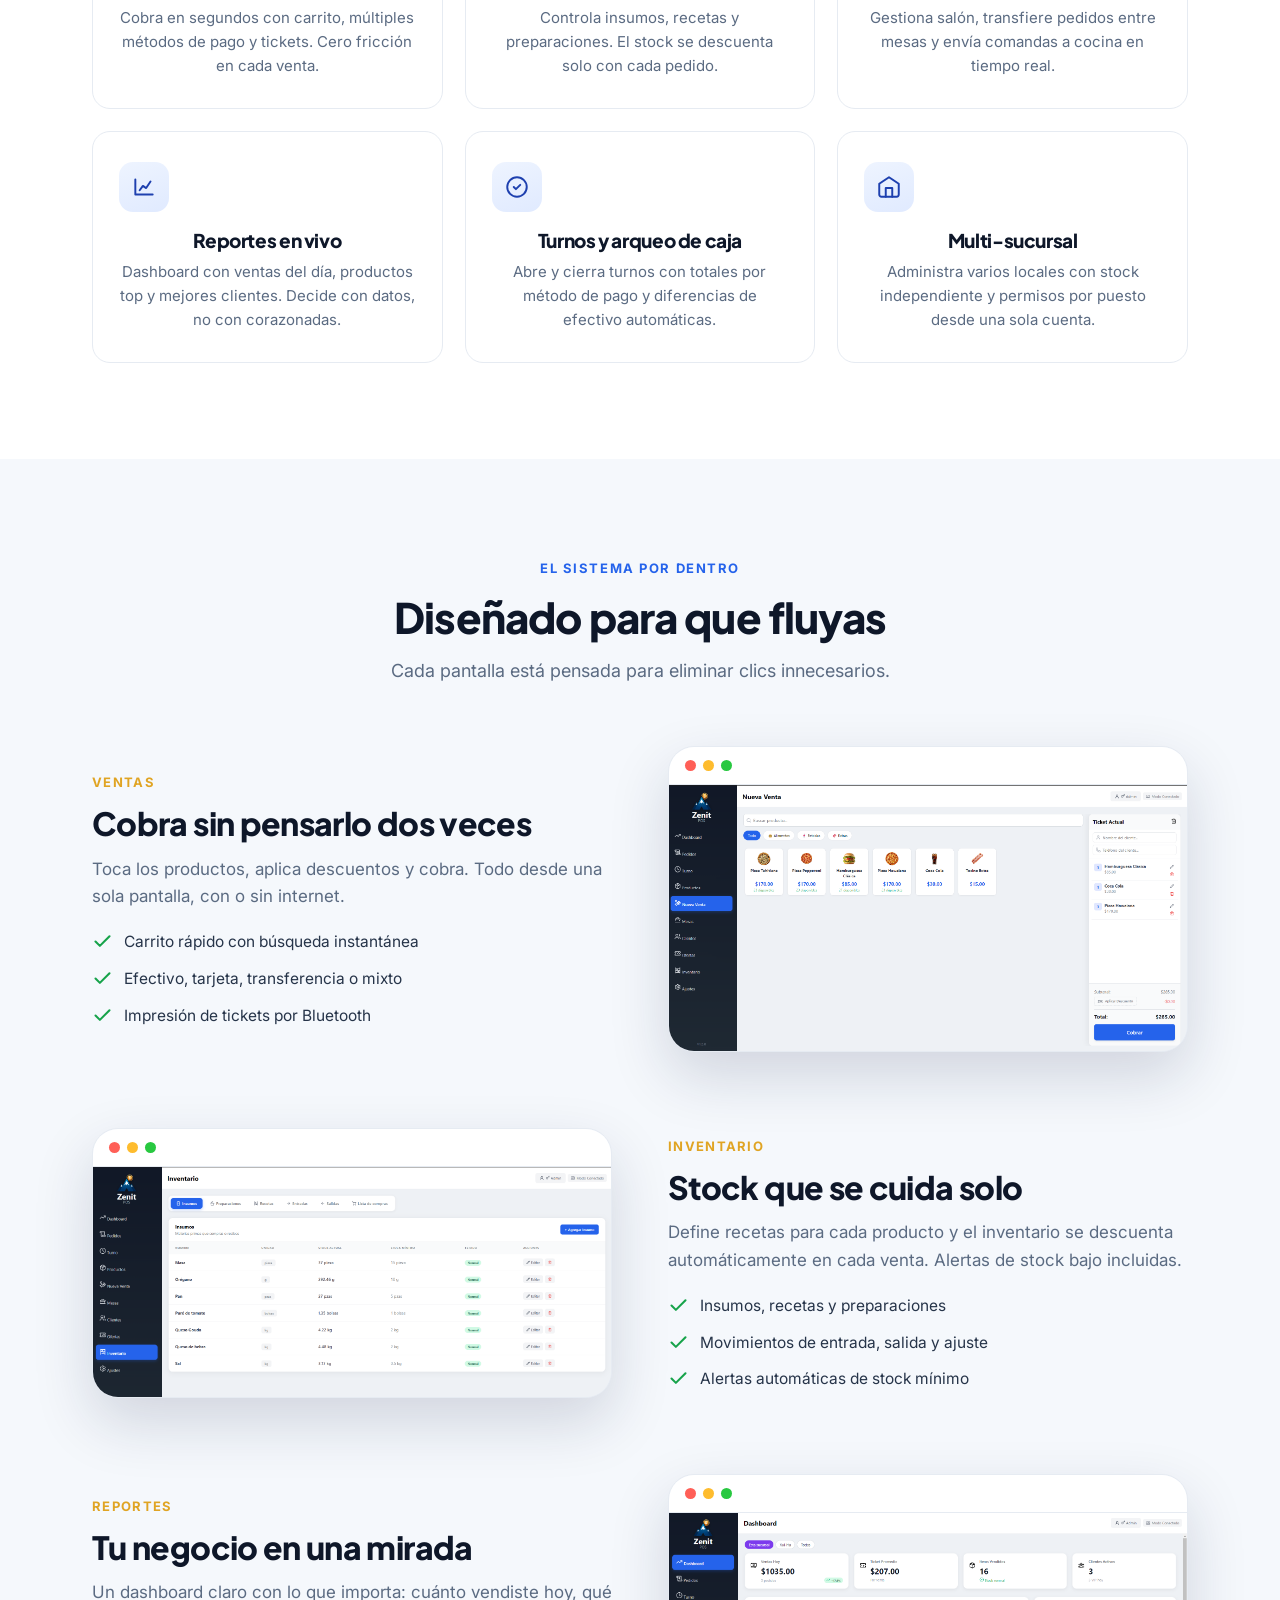
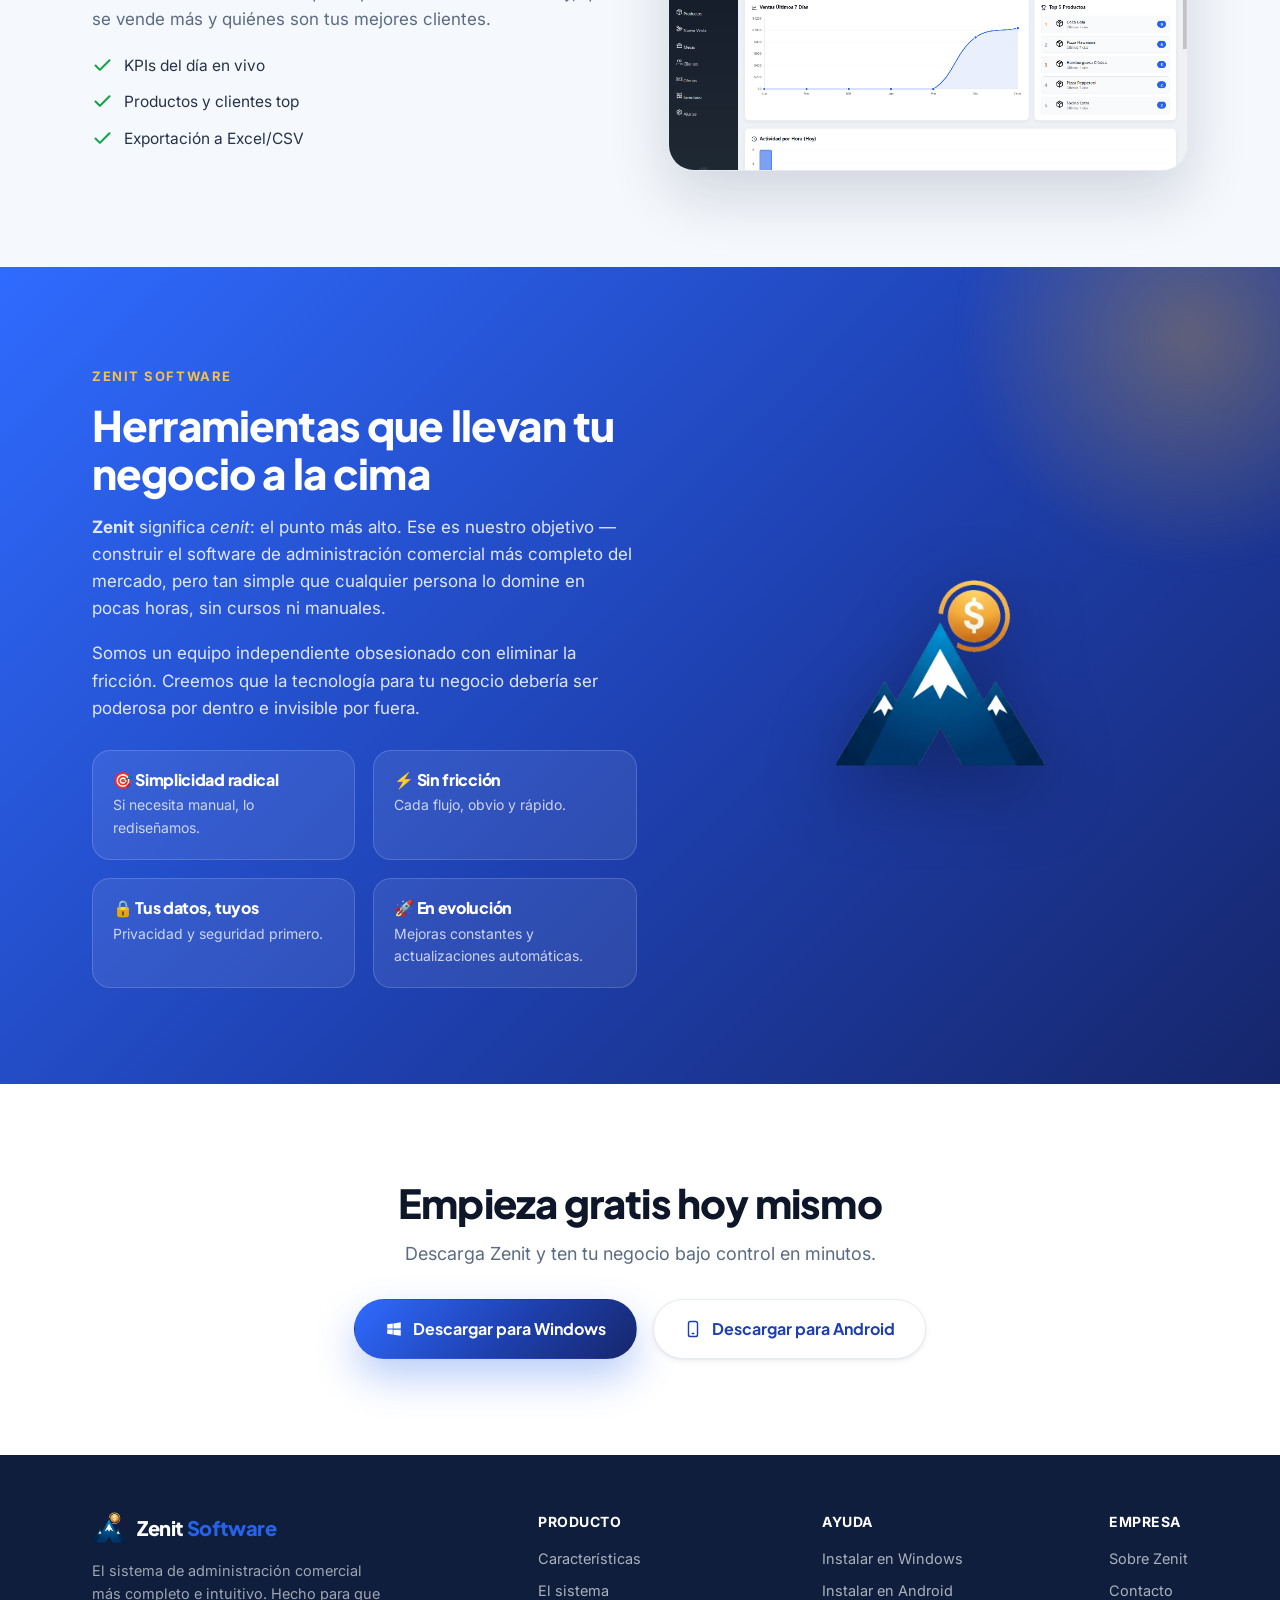
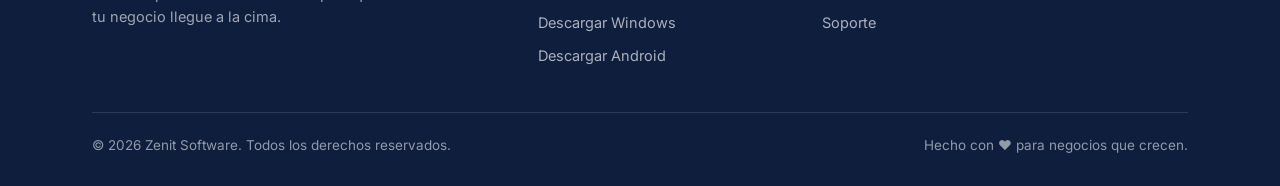
==== commit 1c3477d5: "Agregar capturas reales y ajustar textos de la landing - Reemplaza los 3 placeholders del showcase p" ====
--- a/index.html
+++ b/index.html
@@ -91,7 +91,7 @@
       <div>
         <h3>Tu descarga es segura</h3>
         <p>
-          Como somos un desarrollador independiente y en crecimiento, Windows y Android
+          Somos un desarrollador independiente y en crecimiento. Por esta razón, Windows y Android
           mostrarán una advertencia porque nuestra app todavía no tiene una firma digital de pago.
           <strong>No es un virus.</strong> Sigue nuestra guía paso a paso y estarás listo en menos de un minuto:
           <a href="descargar-windows.html">guía Windows</a> · <a href="descargar-android.html">guía Android</a>.
@@ -106,7 +106,7 @@
       <span class="eyebrow">Por qué elegir Zenit</span>
       <h2 class="titulo-seccion">Un solo sistema para administrar todo</h2>
       <p class="subtitulo-seccion">
-        Dejá atrás las hojas de cálculo y las apps sueltas. Zenit reúne cada parte de tu
+        Deja atrás las hojas de cálculo y las apps sueltas. Zenit reúne cada parte de tu
         operación con una interfaz pensada para que cualquiera la use sin capacitación.
       </p>
 
@@ -168,10 +168,9 @@
               <li><svg viewBox="0 0 24 24" fill="none" stroke="currentColor" stroke-width="2.4" stroke-linecap="round" stroke-linejoin="round"><path d="M20 6 9 17l-5-5"/></svg> Impresión de tickets por Bluetooth</li>
             </ul>
           </div>
-          <!-- Reemplaza el bloque .captura__ph por: <img src="assets/img/captura-ventas.png" alt="Pantalla de ventas de Zenit POS" /> -->
           <div class="captura">
             <div class="captura__barra"><i></i><i></i><i></i></div>
-            <div class="captura__ph"><span>📸 Captura: Pantalla de ventas<br>(assets/img/captura-ventas.png)</span></div>
+            <img src="assets/img/captura-ventas.png" alt="Pantalla de ventas de Zenit POS" />
           </div>
         </div>
 
@@ -189,7 +188,7 @@
           </div>
           <div class="captura">
             <div class="captura__barra"><i></i><i></i><i></i></div>
-            <div class="captura__ph"><span>📸 Captura: Inventario e insumos<br>(assets/img/captura-inventario.png)</span></div>
+            <img src="assets/img/captura-inventario.png" alt="Inventario e insumos de Zenit POS" />
           </div>
         </div>
 
@@ -207,7 +206,7 @@
           </div>
           <div class="captura">
             <div class="captura__barra"><i></i><i></i><i></i></div>
-            <div class="captura__ph"><span>📸 Captura: Dashboard de reportes<br>(assets/img/captura-dashboard.png)</span></div>
+            <img src="assets/img/captura-dashboard.png" alt="Dashboard de reportes de Zenit POS" />
           </div>
         </div>
 
